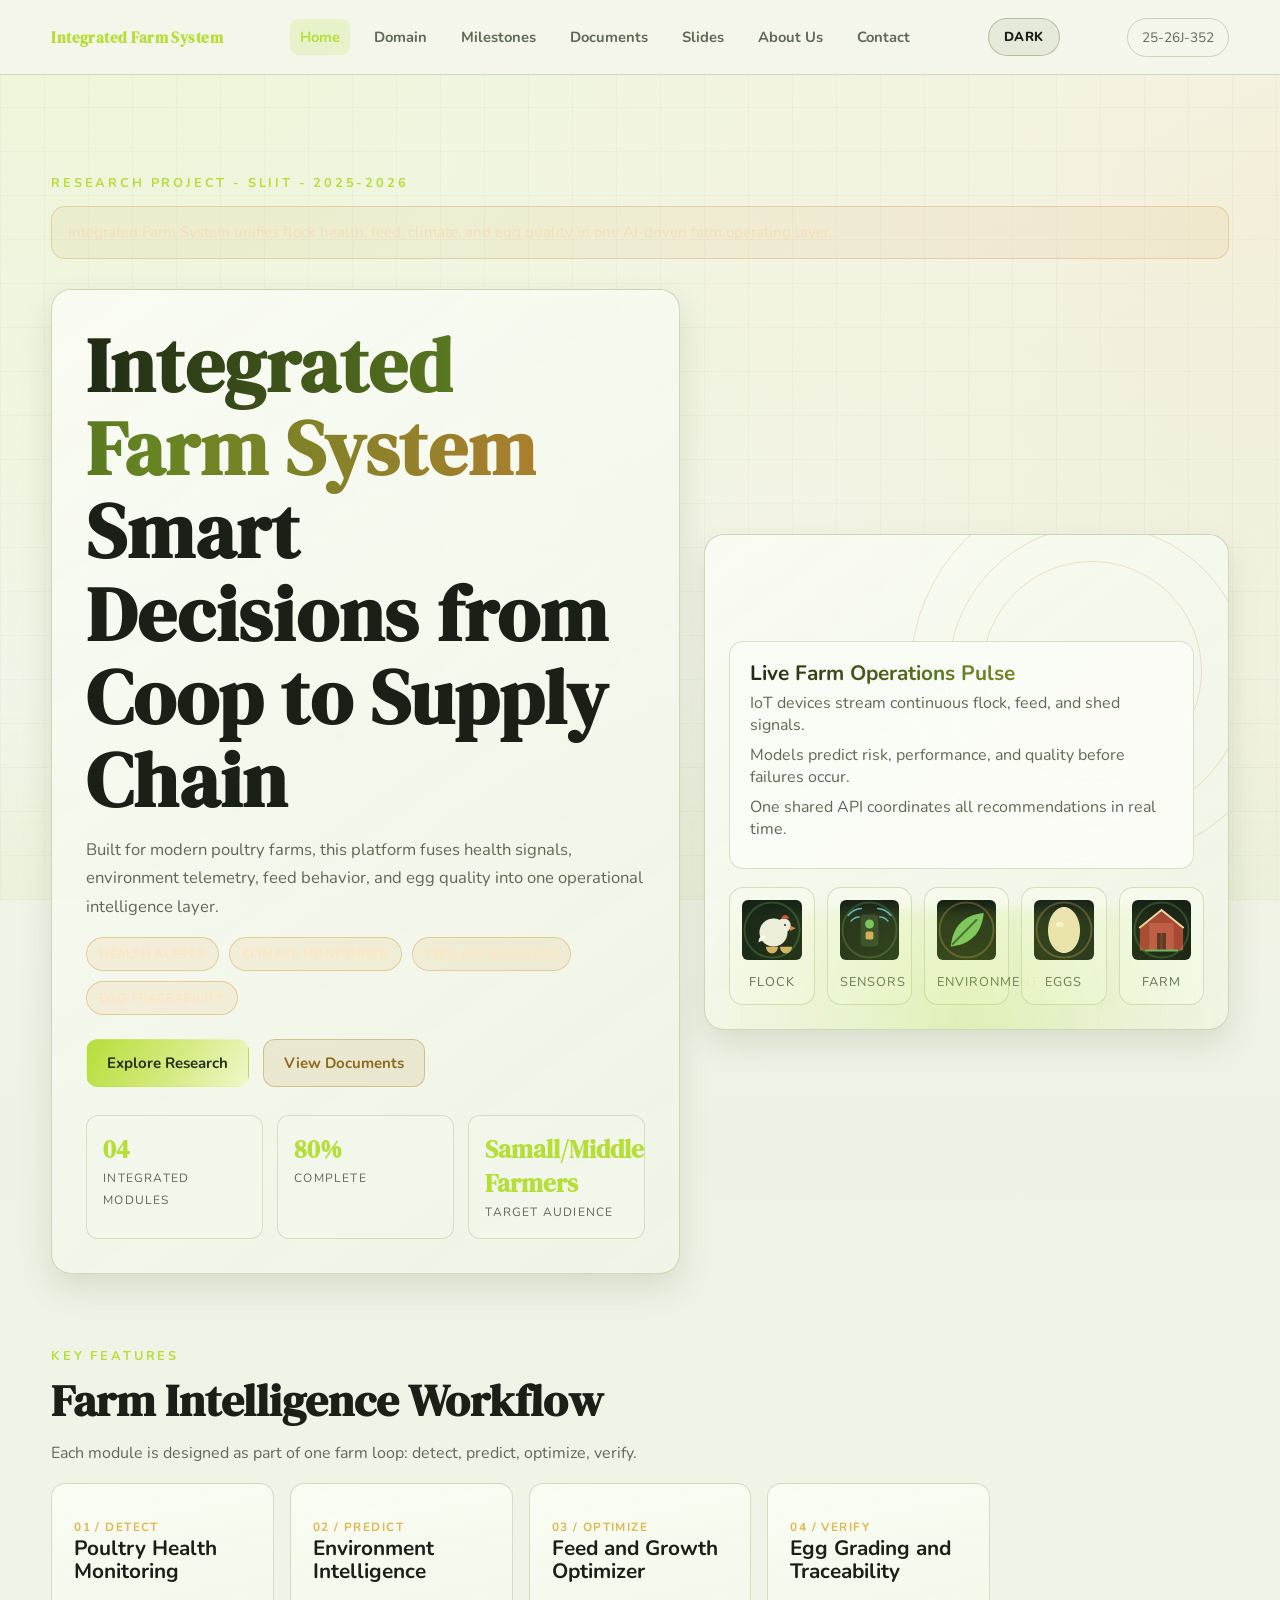
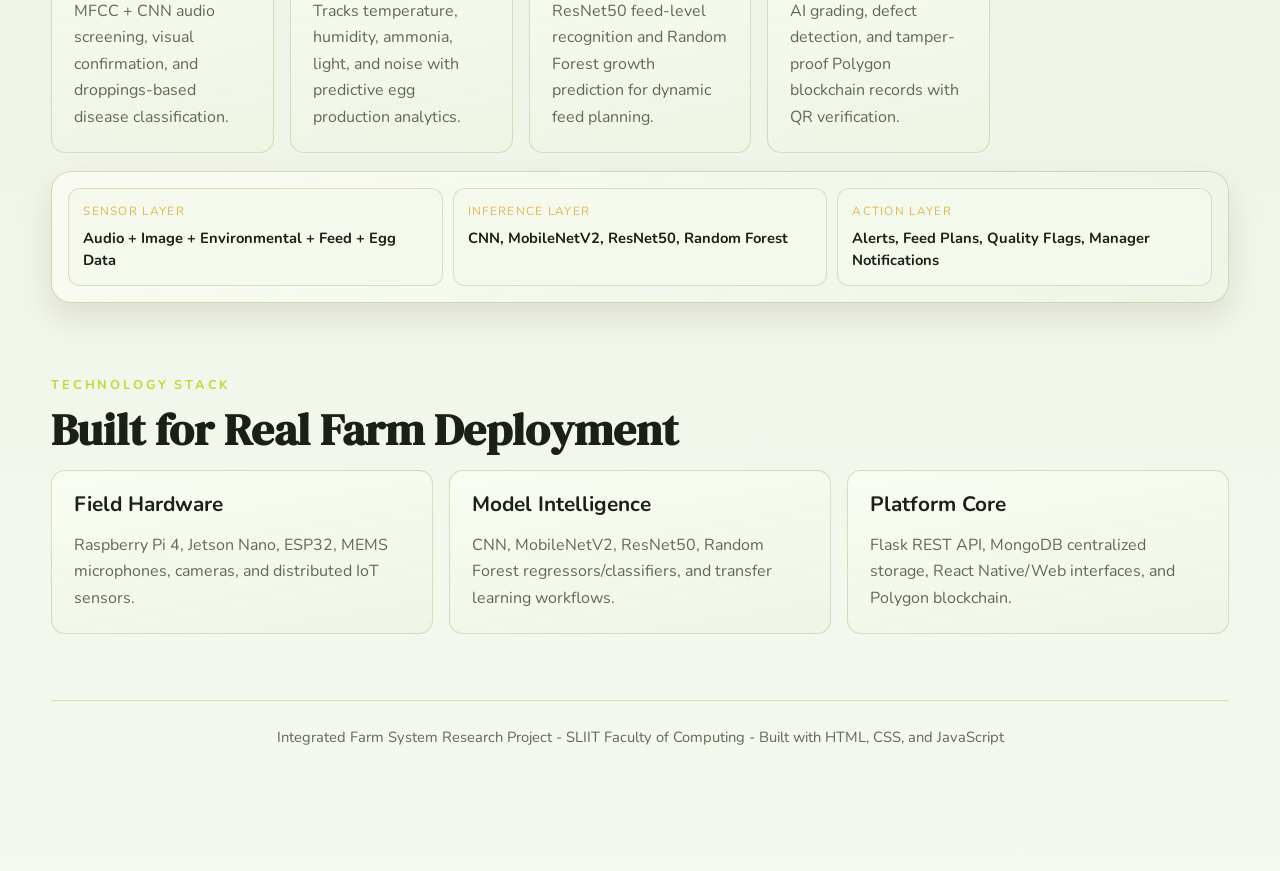
==== index.html @ c16145f4 "Initial commit on main branch" ====
<!DOCTYPE html>
<html lang="en">
<head>
    <meta charset="UTF-8">
    <meta name="viewport" content="width=device-width, initial-scale=1.0">
    <title>Integrated Farm System | Home</title>
    <link rel="stylesheet" href="assets/css/styles.css">
</head>
<body>
    <header class="site-header">
        <div class="header-inner">
            <a class="brand" href="index.html">Integrated Farm System</a>
            <button class="nav-toggle" type="button" aria-label="Toggle navigation">Menu</button>
            <nav class="site-nav" aria-label="Main navigation">
                <a href="index.html">Home</a>
                <a href="domain.html">Domain</a>
                <a href="milestones.html">Milestones</a>
                <a href="documents.html">Documents</a>
                <a href="slides.html">Slides</a>
                <a href="about.html">About Us</a>
                <a href="contact.html">Contact</a>
            </nav>
            <span class="project-id">25-26J-352 </span>
        </div>
    </header>

    <main>
        <section class="section reveal">
            <p class="kicker">Research Project - SLIIT - 2025-2026</p>
            <p class="page-banner">Integrated Farm System unifies flock health, feed, climate, and egg quality in one AI-driven farm operating layer.</p>
            <div class="split-hero hero-shell">
                <article class="panel hero-copy">
                    
                    <h1>
                        <span class="gradient-text">Integrated Farm System</span>
                        <br>
                        Smart Decisions from Coop to Supply Chain
                    </h1>
                    <p class="subtext hero-lead">
                        Built for modern poultry farms, this platform fuses health signals, environment telemetry,
                        feed behavior, and egg quality into one operational intelligence layer.
                    </p>

                    <div class="farm-chip-row">
                        <span class="farm-chip">Health Alerts</span>
                        <span class="farm-chip">Climate Monitoring</span>
                        <span class="farm-chip">Feed Optimization</span>
                        <span class="farm-chip">Egg Traceability</span>
                    </div>

                    <div class="button-row">
                        <a class="btn btn-primary" href="domain.html">Explore Research</a>
                        <a class="btn btn-outline" href="documents.html">View Documents</a>
                    </div>

                    <div class="stat-grid">
                        <div class="stat">
                            <strong>04</strong>
                            <span>Integrated Modules</span>
                        </div>
                        <div class="stat">
                            <strong>80%</strong>
                            <span>Complete</span>
                        </div>
                        <div class="stat">
                            <strong>Samall/Middle Farmers  </strong>
                            <span>Target audience </span>
                        </div>
                    </div>
                </article>

                <aside class="panel hero-visual">
                    <div class="orbit one"></div>
                    <div class="orbit two"></div>
                    <div class="orbit three"></div>
                    <div class="visual-card">
                        <h3 class="gradient-text">Live Farm Operations Pulse</h3>
                        <p>IoT devices stream continuous flock, feed, and shed signals.</p>
                        <p>Models predict risk, performance, and quality before failures occur.</p>
                        <p>One shared API coordinates all recommendations in real time.</p>
                    </div>
                    <div class="asset-grid">
                        <div class="asset-tile">
                            <img src="assets/images/chicken.svg" alt="Chicken monitoring asset">
                            <span>Flock</span>
                        </div>
                        <div class="asset-tile">
                            <img src="assets/images/sensor.svg" alt="Farm sensor asset">
                            <span>Sensors</span>
                        </div>
                        <div class="asset-tile">
                            <img src="assets/images/leaf.svg" alt="Environment asset">
                            <span>Environment</span>
                        </div>
                        <div class="asset-tile">
                            <img src="assets/images/egg.svg" alt="Egg quality asset">
                            <span>Eggs</span>
                        </div>
                        <div class="asset-tile">
                            <img src="assets/images/barn.svg" alt="Farm operations asset">
                            <span>Farm</span>
                        </div>
                    </div>
                </aside>
            </div>
        </section>

        <section class="section reveal">
            <p class="kicker">Key Features</p>
            <h2>Farm Intelligence Workflow</h2>
            <p class="subtext">Each module is designed as part of one farm loop: detect, predict, optimize, verify.</p>
            <div class="grid-5" style="margin-top: 16px;">
                <article class="card">
                    <p class="label">01 / Detect</p>
                    <h3>Poultry Health Monitoring</h3>
                    <p>MFCC + CNN audio screening, visual confirmation, and droppings-based disease classification.</p>
                </article>
                <article class="card">
                    <p class="label">02 / Predict</p>
                    <h3>Environment Intelligence</h3>
                    <p>Tracks temperature, humidity, ammonia, light, and noise with predictive egg production analytics.</p>
                </article>
                <article class="card">
                    <p class="label">03 / Optimize</p>
                    <h3>Feed and Growth Optimizer</h3>
                    <p>ResNet50 feed-level recognition and Random Forest growth prediction for dynamic feed planning.</p>
                </article>
                <article class="card">
                    <p class="label">04 / Verify</p>
                    <h3>Egg Grading and Traceability</h3>
                    <p>AI grading, defect detection, and tamper-proof Polygon blockchain records with QR verification.</p>
                </article>
                
            </div>

            <div class="operation-strip panel reveal">
                <div class="operation-item">
                    <span>Sensor Layer</span>
                    <strong>Audio + Image + Environmental + Feed + Egg Data</strong>
                </div>
                <div class="operation-item">
                    <span>Inference Layer</span>
                    <strong>CNN, MobileNetV2, ResNet50, Random Forest</strong>
                </div>
                <div class="operation-item">
                    <span>Action Layer</span>
                    <strong>Alerts, Feed Plans, Quality Flags, Manager Notifications</strong>
                </div>
            </div>
        </section>

        <section class="section reveal">
            <p class="kicker">Technology Stack</p>
            <h2>Built for Real Farm Deployment</h2>
            <div class="grid-3" style="margin-top: 16px;">
                <article class="card">
                    <h3>Field Hardware</h3>
                    <p>Raspberry Pi 4, Jetson Nano, ESP32, MEMS microphones, cameras, and distributed IoT sensors.</p>
                </article>
                <article class="card">
                    <h3>Model Intelligence</h3>
                    <p>CNN, MobileNetV2, ResNet50, Random Forest regressors/classifiers, and transfer learning workflows.</p>
                </article>
                <article class="card">
                    <h3>Platform Core</h3>
                    <p>Flask REST API, MongoDB centralized storage, React Native/Web interfaces, and Polygon blockchain.</p>
                </article>
            </div>
        </section>

        <footer class="footer">
            Integrated Farm System Research Project - SLIIT Faculty of Computing - Built with HTML, CSS, and JavaScript
        </footer>
    </main>

    <script src="assets/js/main.js"></script>
</body>
</html>
---- assets/css/styles.css ----
﻿@import url('https://fonts.googleapis.com/css2?family=Nunito:wght@400;500;600;700;800&family=DM+Serif+Display:ital@0;1&display=swap');

:root {
    --bg: #070807;
    --bg-soft: #101210;
    --surface: rgba(19, 22, 19, 0.84);
    --surface-strong: #141815;
    --line: #2a2f29;
    --line-bright: #b5de39;
    --text: #f4f6ee;
    --muted: #a8ad9f;
    --accent: #b5de39;
    --accent-2: #e0b84f;
    --warn: #efbe62;
    --danger: #f17b72;
    --ok: #8cdf88;
    --radius: 20px;
    --shadow: 0 22px 42px rgba(0, 0, 0, 0.58);
}

* {
    box-sizing: border-box;
}

html,
body {
    margin: 0;
    padding: 0;
}

body {
    font-family: 'Nunito', sans-serif;
    color: var(--text);
    background:
        radial-gradient(circle at 10% -8%, rgba(181, 222, 57, 0.14), transparent 34%),
        radial-gradient(circle at 100% 8%, rgba(224, 184, 79, 0.12), transparent 32%),
        linear-gradient(180deg, #050605 0%, #0b0d0b 46%, #060706 100%);
    min-height: 100vh;
}

body::before {
    content: '';
    position: fixed;
    inset: 0;
    z-index: -1;
    background-image:
        repeating-linear-gradient(0deg, rgba(74, 81, 68, 0.22) 0, rgba(74, 81, 68, 0.22) 1px, transparent 1px, transparent 44px),
        repeating-linear-gradient(90deg, rgba(74, 81, 68, 0.2) 0, rgba(74, 81, 68, 0.2) 1px, transparent 1px, transparent 44px);
    background-size: 100% 100%;
    opacity: 0.35;
}

body::after {
    content: '';
    position: fixed;
    inset: auto 0 0;
    height: 220px;
    z-index: -1;
    background: linear-gradient(180deg, transparent 0%, rgba(181, 222, 57, 0.08) 100%);
    pointer-events: none;
}

body.light-mode {
    --text: #1a2017;
    --muted: #5f6a55;
    --line: #cfd8bf;
}

body.light-mode {
    background:
        radial-gradient(circle at 10% -8%, rgba(181, 222, 57, 0.18), transparent 34%),
        radial-gradient(circle at 100% 8%, rgba(224, 184, 79, 0.14), transparent 32%),
        linear-gradient(180deg, #f7f9f2 0%, #eef2e4 46%, #f5f8ef 100%);
}

body.light-mode::before {
    background-image:
        repeating-linear-gradient(0deg, rgba(155, 170, 130, 0.25) 0, rgba(155, 170, 130, 0.25) 1px, transparent 1px, transparent 44px),
        repeating-linear-gradient(90deg, rgba(155, 170, 130, 0.22) 0, rgba(155, 170, 130, 0.22) 1px, transparent 1px, transparent 44px);
    opacity: 0.24;
}

body.light-mode::after {
    background: linear-gradient(180deg, transparent 0%, rgba(181, 222, 57, 0.06) 100%);
}

a {
    color: inherit;
    text-decoration: none;
}

img {
    max-width: 100%;
    display: block;
}

.site-header {
    position: sticky;
    top: 0;
    z-index: 50;
    backdrop-filter: blur(12px);
    background: rgba(8, 10, 8, 0.9);
    border-bottom: 1px solid rgba(181, 222, 57, 0.22);
}

.header-inner {
    width: min(1200px, 92%);
    margin: 0 auto;
    min-height: 74px;
    display: flex;
    align-items: center;
    justify-content: space-between;
    gap: 24px;
}

.brand {
    font-family: 'DM Serif Display', serif;
    font-weight: 700;
    letter-spacing: 0.03em;
    font-size: 0.95rem;
    color: var(--accent);
    text-transform: none;
}

.nav-toggle {
    display: none;
    border: 1px solid var(--line);
    background: transparent;
    color: var(--text);
    border-radius: 10px;
    width: 62px;
    height: 42px;
    font-size: 0.78rem;
    font-weight: 700;
    letter-spacing: 0.04em;
    text-transform: uppercase;
}

.site-nav {
    display: flex;
    align-items: center;
    gap: 14px;
}

.site-nav a {
    color: var(--muted);
    font-size: 0.92rem;
    font-weight: 700;
    padding: 8px 10px;
    border-radius: 8px;
    transition: 0.25s ease;
}

.site-nav a:hover,
.site-nav a.active {
    color: var(--accent);
    background: rgba(181, 222, 57, 0.14);
}

.project-id {
    border: 1px solid rgba(181, 222, 57, 0.26);
    padding: 9px 14px;
    border-radius: 999px;
    font-size: 0.85rem;
    color: var(--muted);
}

.theme-toggle {
    border: 1px solid rgba(181, 222, 57, 0.4);
    background: rgba(181, 222, 57, 0.12);
    color: var(--text);
    border-radius: 999px;
    min-width: 72px;
    height: 38px;
    padding: 0 14px;
    font: inherit;
    font-size: 0.82rem;
    font-weight: 800;
    letter-spacing: 0.04em;
    text-transform: uppercase;
    cursor: pointer;
    transition: 0.25s ease;
}

.theme-toggle:hover {
    background: rgba(181, 222, 57, 0.2);
}

body.light-mode .theme-toggle {
    border-color: rgba(124, 142, 82, 0.46);
    background: rgba(124, 142, 82, 0.12);
}

body.light-mode .theme-toggle:hover {
    background: rgba(124, 142, 82, 0.2);
}

body.light-mode .site-header {
    background: rgba(244, 247, 237, 0.9);
    border-bottom: 1px solid rgba(140, 164, 98, 0.35);
}

body.light-mode .site-nav a:hover,
body.light-mode .site-nav a.active {
    background: rgba(181, 222, 57, 0.18);
}

body.light-mode .project-id {
    border-color: rgba(140, 164, 98, 0.42);
}

main {
    width: min(1200px, 92%);
    margin: 0 auto;
    padding: 36px 0 84px;
}

.section {
    margin-top: 40px;
    padding: 10px 0;
}

.kicker {
    color: var(--accent);
    text-transform: uppercase;
    font-size: 0.8rem;
    letter-spacing: 0.22em;
    font-weight: 700;
    margin-bottom: 12px;
}

h1,
h2,
h3,
h4 {
    margin: 0;
    line-height: 1.08;
}

h1 {
    font-family: 'DM Serif Display', serif;
    font-size: clamp(2.2rem, 6vw, 4.8rem);
    letter-spacing: 0.01em;
}

h2 {
    font-family: 'DM Serif Display', serif;
    font-size: clamp(1.7rem, 4vw, 2.8rem);
}

h3 {
    font-size: 1.3rem;
}

.gradient-text {
    background: linear-gradient(90deg, #f8fff0, #bbf3a6 46%, #d7a75a 100%);
    -webkit-background-clip: text;
    background-clip: text;
    color: transparent;
}

body.light-mode .gradient-text {
    background: linear-gradient(90deg, #1f2a14, #648423 52%, #aa7f2e 100%);
    -webkit-background-clip: text;
    background-clip: text;
}

.subtext {
    color: var(--muted);
    max-width: 780px;
    line-height: 1.7;
    margin-top: 14px;
}

.page-banner {
    margin-top: 14px;
    padding: 14px 16px;
    border: 1px solid rgba(215, 167, 90, 0.4);
    border-radius: 14px;
    background: rgba(215, 167, 90, 0.1);
    color: #f4dfb9;
    font-size: 0.95rem;
    line-height: 1.55;
}

.split-hero {
    display: grid;
    grid-template-columns: 1.2fr 1fr;
    gap: 24px;
    align-items: center;
    margin-top: 30px;
}

.hero-lead {
    font-size: 1.04rem;
    max-width: 66ch;
}

.panel {
    background: linear-gradient(145deg, rgba(20, 24, 20, 0.95), rgba(15, 18, 15, 0.85));
    border: 1px solid rgba(49, 56, 46, 0.72);
    border-radius: var(--radius);
    box-shadow: var(--shadow);
}

body.light-mode .panel {
    background: linear-gradient(145deg, rgba(249, 251, 243, 0.95), rgba(239, 244, 229, 0.9));
    border-color: rgba(156, 176, 121, 0.45);
    box-shadow: 0 14px 30px rgba(112, 122, 85, 0.18);
}

.hero-copy {
    padding: clamp(24px, 3vw, 34px);
}

.hero-badge {
    display: inline-flex;
    gap: 8px;
    align-items: center;
    border: 1px solid rgba(181, 222, 57, 0.4);
    border-radius: 999px;
    color: var(--accent);
    font-size: 0.8rem;
    font-weight: 700;
    padding: 8px 14px;
    margin-bottom: 20px;
}

.farm-chip-row {
    margin-top: 16px;
    display: flex;
    flex-wrap: wrap;
    gap: 10px;
}

.farm-chip {
    border: 1px solid rgba(215, 167, 90, 0.48);
    background: rgba(215, 167, 90, 0.14);
    color: #ffe5be;
    padding: 8px 12px;
    border-radius: 999px;
    font-size: 0.76rem;
    letter-spacing: 0.06em;
    text-transform: uppercase;
    font-weight: 700;
}

.button-row {
    display: flex;
    flex-wrap: wrap;
    gap: 14px;
    margin-top: 24px;
}

.btn {
    border-radius: 12px;
    padding: 13px 20px;
    font-weight: 700;
    font-size: 0.94rem;
    border: 1px solid transparent;
    transition: 0.25s ease;
    display: inline-flex;
    align-items: center;
    justify-content: center;
}

.btn-primary {
    color: #111406;
    background: linear-gradient(120deg, var(--accent), #cde86f 54%, #edf6bf 100%);
}

body.light-mode .btn-primary {
    color: #253012;
    background: linear-gradient(120deg, #b5de39, #d4ea80 54%, #eef7c9 100%);
}

.btn-primary:hover {
    transform: translateY(-2px);
    box-shadow: 0 12px 28px rgba(181, 222, 57, 0.28);
}

.btn-outline {
    color: var(--accent-2);
    border-color: rgba(215, 167, 90, 0.4);
    background: rgba(215, 167, 90, 0.12);
}

.btn-outline:hover {
    border-color: rgba(215, 167, 90, 0.72);
    background: rgba(215, 167, 90, 0.2);
}

body.light-mode .btn-outline {
    color: #8c6a1e;
    border-color: rgba(180, 141, 57, 0.44);
    background: rgba(180, 141, 57, 0.14);
}

.stat-grid {
    display: grid;
    grid-template-columns: repeat(3, minmax(0, 1fr));
    gap: 14px;
    margin-top: 28px;
}

.stat {
    padding: 16px;
    border: 1px solid var(--line);
    border-radius: 12px;
    background: rgba(19, 22, 19, 0.88);
}

body.light-mode .stat {
    background: rgba(243, 247, 235, 0.92);
    border-color: rgba(170, 190, 132, 0.42);
}

.stat strong {
    display: block;
    font-family: 'DM Serif Display', serif;
    color: var(--accent);
    font-size: 1.55rem;
}

.stat span {
    color: var(--muted);
    text-transform: uppercase;
    font-size: 0.75rem;
    letter-spacing: 0.1em;
}

.hero-visual {
    min-height: 380px;
    padding: 24px;
    position: relative;
    overflow: hidden;
}

.hero-visual::after {
    content: '';
    position: absolute;
    inset: auto -20% -100px;
    height: 220px;
    background: radial-gradient(circle, rgba(181, 222, 57, 0.28), transparent 72%);
    filter: blur(6px);
}

.orbit {
    position: absolute;
    border: 1px solid rgba(215, 167, 90, 0.32);
    border-radius: 999px;
    animation: spin 20s linear infinite;
}

.orbit.one {
    width: 220px;
    height: 220px;
    top: 26px;
    right: 26px;
}

.orbit.two {
    width: 300px;
    height: 300px;
    top: -10px;
    right: -20px;
    animation-duration: 28s;
    animation-direction: reverse;
}

.orbit.three {
    width: 380px;
    height: 380px;
    top: -52px;
    right: -62px;
    animation-duration: 35s;
}

.visual-card {
    position: relative;
    z-index: 1;
    margin-top: 82px;
    margin-right: 10px;
    background: rgba(17, 20, 17, 0.92);
    border: 1px solid var(--line);
    border-radius: 14px;
    padding: 20px;
}

body.light-mode .visual-card {
    background: rgba(250, 252, 246, 0.95);
    border-color: rgba(172, 192, 135, 0.46);
}

.visual-card p {
    margin: 8px 0;
    color: var(--muted);
}

.asset-grid {
    margin-top: 18px;
    display: grid;
    grid-template-columns: repeat(5, minmax(0, 1fr));
    gap: 12px;
}

.asset-tile {
    padding: 12px;
    border-radius: 14px;
    border: 1px solid rgba(181, 222, 57, 0.34);
    background: rgba(18, 22, 18, 0.9);
    text-align: center;
}

body.light-mode .asset-tile {
    background: rgba(246, 250, 238, 0.95);
    border-color: rgba(168, 188, 128, 0.45);
}

.asset-tile img {
    width: 100%;
    max-width: 92px;
    margin: 0 auto 10px;
}

.asset-tile span {
    font-size: 0.8rem;
    text-transform: uppercase;
    letter-spacing: 0.08em;
    color: var(--muted);
}

.grid-2,
.grid-3,
.grid-4,
.grid-5,
.pillar-grid {
    display: grid;
    gap: 16px;
}

.grid-2 {
    grid-template-columns: repeat(2, minmax(0, 1fr));
}

.grid-3 {
    grid-template-columns: repeat(3, minmax(0, 1fr));
}

.grid-4 {
    grid-template-columns: repeat(4, minmax(0, 1fr));
}

.grid-5 {
    grid-template-columns: repeat(5, minmax(0, 1fr));
}

.pillar-grid {
    grid-template-columns: repeat(2, minmax(0, 1fr));
}

.card {
    padding: 22px;
    border-radius: 14px;
    border: 1px solid var(--line);
    background: linear-gradient(170deg, rgba(22, 27, 22, 0.92), rgba(15, 18, 15, 0.88));
    transition: 0.25s ease;
}

body.light-mode .card {
    background: linear-gradient(170deg, rgba(249, 252, 243, 0.95), rgba(238, 244, 228, 0.9));
    border-color: rgba(168, 188, 128, 0.45);
}

body.light-mode .card:hover {
    border-color: rgba(160, 186, 90, 0.72);
    box-shadow: 0 12px 24px rgba(122, 135, 88, 0.2);
}

.card:hover {
    border-color: rgba(181, 222, 57, 0.58);
    transform: translateY(-4px);
    box-shadow: 0 14px 28px rgba(8, 10, 20, 0.45);
}

.card .label {
    color: var(--accent-2);
    text-transform: uppercase;
    font-size: 0.74rem;
    letter-spacing: 0.12em;
    font-weight: 700;
}

.card p {
    color: var(--muted);
    line-height: 1.65;
    margin-bottom: 0;
}

.team-card {
    display: flex;
    flex-direction: column;
    align-items: center;
    text-align: center;
    gap: 8px;
    padding: 26px 18px 24px;
    max-width: none;
    margin: 0;
    border-radius: 18px;
    border-color: rgba(24, 180, 190, 0.45);
    background: linear-gradient(180deg, rgba(5, 18, 28, 0.92), rgba(4, 13, 20, 0.9));
}

.team-grid {
    grid-template-columns: repeat(4, minmax(210px, 1fr));
    justify-content: stretch;
    gap: 24px;
}

.team-photo-frame {
    width: 124px;
    height: 124px;
    border-radius: 999px;
    margin: 0 0 14px;
    overflow: hidden;
    border: 2px solid rgba(100, 225, 215, 0.62);
    background: rgba(8, 19, 27, 0.8);
    box-shadow: 0 0 0 3px rgba(8, 19, 27, 0.95);
}

body.light-mode .team-photo-frame {
    border-color: rgba(43, 155, 158, 0.6);
    background: rgba(229, 244, 245, 0.88);
    box-shadow: 0 0 0 3px rgba(236, 247, 248, 0.95);
}

.team-photo {
    width: 100%;
    height: 100%;
    object-fit: cover;
    object-position: center;
}

.team-card h3 {
    margin-top: 0;
    font-size: 1.02rem;
    line-height: 1.35;
    letter-spacing: 0.02em;
    text-transform: uppercase;
}

.team-card p {
    font-size: 0.88rem;
    line-height: 1.55;
    margin-top: 0;
    margin-bottom: 0;
}

.team-card:hover {
    transform: translateY(-2px);
    border-color: rgba(100, 225, 215, 0.72);
    box-shadow: 0 12px 24px rgba(2, 10, 16, 0.45);
}

.team-card p:nth-of-type(1) {
    color: #34f0cb;
    font-family: 'Courier New', monospace;
    letter-spacing: 0.03em;
}

.team-card p:nth-of-type(2),
.team-card p:nth-of-type(2) a {
    color: #8fa2aa;
    word-break: break-word;
}

body.light-mode .team-card {
    border-color: rgba(43, 155, 158, 0.48);
    background: linear-gradient(180deg, rgba(240, 250, 251, 0.96), rgba(231, 246, 247, 0.92));
}

body.light-mode .team-card p:nth-of-type(1) {
    color: #0d8d82;
}

body.light-mode .team-card p:nth-of-type(2),
body.light-mode .team-card p:nth-of-type(2) a {
    color: #5a6b70;
}

@media (max-width: 1280px) {
    .team-grid {
        grid-template-columns: repeat(2, minmax(240px, 1fr));
        gap: 20px;
    }
}

.operation-strip {
    margin-top: 18px;
    padding: 16px;
    display: grid;
    gap: 10px;
    grid-template-columns: repeat(3, minmax(0, 1fr));
}

.operation-item {
    border: 1px solid rgba(181, 222, 57, 0.3);
    border-radius: 12px;
    padding: 14px;
    background: rgba(17, 20, 17, 0.86);
}

body.light-mode .operation-item {
    background: rgba(245, 249, 237, 0.94);
    border-color: rgba(168, 188, 128, 0.42);
}

.operation-item span {
    font-size: 0.74rem;
    text-transform: uppercase;
    letter-spacing: 0.11em;
    color: var(--accent-2);
    display: block;
}

.operation-item strong {
    margin-top: 8px;
    display: block;
    font-size: 0.92rem;
    line-height: 1.5;
}

.domain-hero {
    display: grid;
    grid-template-columns: 1.4fr 1fr;
    gap: 16px;
    align-items: stretch;
}

.domain-hero-note {
    padding: 18px;
}

.domain-hero-note h3 {
    font-size: 1.1rem;
    margin-bottom: 4px;
}

.domain-grid .card {
    min-height: 250px;
}

.list-panel {
    margin-top: 16px;
    display: grid;
    gap: 14px;
}

.slide-card-grid {
    margin-top: 18px;
    display: grid;
    gap: 16px;
    grid-template-columns: repeat(4, minmax(0, 1fr));
}

.slide-card {
    padding: 16px;
    border-color: rgba(23, 156, 157, 0.5);
    background: linear-gradient(160deg, rgba(8, 25, 35, 0.92), rgba(6, 17, 24, 0.9));
}

.slide-card h4 {
    margin: 0;
    font-size: 1.12rem;
}

.slide-card .meta {
    margin: 8px 0 0;
    font-size: 0.9rem;
}

.slide-actions {
    margin-top: 14px;
    justify-content: flex-start;
}

.slide-preview {
    width: 100%;
    min-height: 132px;
    border-radius: 12px;
    margin-bottom: 14px;
    border: 1px solid rgba(181, 222, 57, 0.3);
    overflow: hidden;
    background: rgba(12, 18, 12, 0.86);
}

.slide-preview-title {
    font-weight: 800;
    font-size: 1.02rem;
    line-height: 1.2;
}

.slide-preview-subtitle {
    font-size: 0.74rem;
    color: var(--muted);
    max-width: 28ch;
    line-height: 1.4;
}

.slide-embed {
    width: 100%;
    height: 132px;
    border: 0;
    display: block;
    background: #0b0f0b;
}

.slide-preview-empty {
    display: grid;
    align-content: center;
    justify-items: center;
    text-align: center;
    gap: 8px;
    padding: 12px;
    background: linear-gradient(180deg, rgba(19, 28, 19, 0.95), rgba(13, 20, 13, 0.9));
}

.slide-preview-empty .slide-preview-title {
    color: var(--accent);
}

body.light-mode .slide-card {
    border-color: rgba(43, 155, 158, 0.45);
    background: linear-gradient(160deg, rgba(240, 250, 251, 0.96), rgba(231, 246, 247, 0.92));
}

body.light-mode .slide-preview {
    border-color: rgba(153, 179, 74, 0.4);
    background: rgba(246, 250, 239, 0.95);
}

body.light-mode .slide-embed {
    background: #f3f8ea;
}

body.light-mode .slide-card .meta {
    color: #516368;
}

.doc-item,
.slide-item,
.contact-item {
    display: grid;
    grid-template-columns: auto 1fr auto;
    align-items: center;
    gap: 16px;
    padding: 18px 20px;
    border-radius: 14px;
    border: 1px solid rgba(49, 56, 46, 0.8);
    background: linear-gradient(155deg, rgba(20, 24, 20, 0.94), rgba(14, 17, 14, 0.88));
}

body.light-mode .doc-item,
body.light-mode .slide-item,
body.light-mode .contact-item {
    background: linear-gradient(155deg, rgba(249, 252, 243, 0.95), rgba(238, 244, 228, 0.9));
    border-color: rgba(168, 188, 128, 0.44);
}

.item-icon {
    width: 48px;
    height: 48px;
    border-radius: 12px;
    border: 1px solid rgba(181, 222, 57, 0.34);
    background: rgba(181, 222, 57, 0.08);
    padding: 6px;
}

body.light-mode .item-icon {
    border-color: rgba(168, 188, 128, 0.44);
    background: rgba(181, 222, 57, 0.12);
}

.doc-item h4,
.slide-item h4,
.contact-item h4 {
    margin: 0;
    font-size: 1.12rem;
}

.meta {
    margin-top: 4px;
    color: var(--muted);
    font-size: 0.9rem;
}

.doc-actions {
    display: flex;
    align-items: center;
    gap: 10px;
    flex-wrap: wrap;
    justify-content: flex-end;
}

.link-btn {
    border: 1px solid rgba(181, 222, 57, 0.4);
    color: #f0fbd4;
    background: rgba(181, 222, 57, 0.14);
    padding: 8px 12px;
    border-radius: 10px;
    font-size: 0.86rem;
    font-weight: 700;
}

body.light-mode .link-btn {
    color: #37441b;
    background: rgba(181, 222, 57, 0.16);
    border-color: rgba(153, 179, 74, 0.44);
}

.link-btn:hover {
    background: rgba(181, 222, 57, 0.24);
}

.badge {
    border-radius: 999px;
    font-size: 0.74rem;
    font-weight: 700;
    letter-spacing: 0.04em;
    padding: 7px 12px;
}

.badge.available {
    background: rgba(124, 226, 183, 0.2);
    color: var(--ok);
}

.badge.pending {
    background: rgba(239, 190, 98, 0.17);
    color: var(--warn);
}

.badge.empty {
    background: rgba(241, 123, 114, 0.17);
    color: var(--danger);
}

.section-divider {
    height: 1px;
    background: linear-gradient(90deg, transparent, rgba(181, 222, 57, 0.34), transparent);
    margin: 28px 0;
}

.select-wrap {
    max-width: 420px;
    position: relative;
}

.select-wrap select {
    width: 100%;
    background: rgba(16, 20, 16, 0.94);
    color: var(--text);
    border: 1px solid var(--line);
    border-radius: 12px;
    padding: 13px 14px;
    font: inherit;
}

body.light-mode .select-wrap select {
    background: rgba(247, 251, 239, 0.94);
    border-color: rgba(168, 188, 128, 0.44);
}

.details-box {
    margin-top: 16px;
    border: 1px solid var(--line);
    border-radius: 14px;
    background: rgba(18, 22, 18, 0.9);
    padding: 20px;
}

body.light-mode .details-box {
    background: rgba(245, 250, 236, 0.95);
    border-color: rgba(168, 188, 128, 0.44);
}

.details-box h3 {
    margin-bottom: 12px;
    font-size: clamp(1.7rem, 3.4vw, 2.2rem);
    color: var(--accent);
}

.milestone-meta-row {
    margin: 0;
    display: flex;
    flex-wrap: wrap;
    align-items: center;
    gap: 28px;
    color: var(--muted);
    font-size: 1rem;
}

.milestone-meta-row strong {
    margin-left: 6px;
    font-family: 'Courier New', monospace;
    font-size: 1.05rem;
    color: var(--text);
}

.milestone-status {
    color: var(--accent);
}

.milestone-status.is-upcoming {
    color: var(--accent-2);
}

.milestone-progress-track {
    margin-top: 20px;
    height: 8px;
    border-radius: 999px;
    background: linear-gradient(90deg, rgba(73, 86, 61, 0.55), rgba(45, 55, 39, 0.32));
    overflow: hidden;
}

.milestone-progress-fill {
    display: block;
    height: 100%;
    border-radius: inherit;
    background: linear-gradient(90deg, var(--accent), #d6ec88);
    transition: width 0.35s ease;
}

body.light-mode .details-box h3 {
    color: #5f7d1f;
}

body.light-mode .milestone-meta-row strong {
    color: #27382f;
}

body.light-mode .milestone-status {
    color: #5f7d1f;
}

body.light-mode .milestone-status.is-upcoming {
    color: #946e22;
}

body.light-mode .milestone-progress-track {
    background: linear-gradient(90deg, rgba(175, 191, 148, 0.58), rgba(175, 191, 148, 0.34));
}

.details-row {
    display: grid;
    grid-template-columns: repeat(3, minmax(0, 1fr));
    gap: 12px;
}

.details-cell {
    background: rgba(19, 23, 19, 0.92);
    border: 1px solid var(--line);
    border-radius: 11px;
    padding: 12px;
}

body.light-mode .details-cell {
    background: rgba(250, 252, 246, 0.96);
    border-color: rgba(168, 188, 128, 0.42);
}

.details-cell span {
    display: block;
    color: var(--muted);
    font-size: 0.8rem;
    text-transform: uppercase;
    letter-spacing: 0.08em;
    margin-bottom: 8px;
}

.details-cell strong {
    font-size: 0.98rem;
}

.arch-box {
    min-height: 260px;
    border: 1px dashed rgba(181, 222, 57, 0.52);
    border-radius: 14px;
    display: grid;
    place-items: center;
    text-align: center;
    color: var(--muted);
    background: rgba(18, 22, 18, 0.86);
    padding: 20px;
}

body.light-mode .arch-box {
    background: rgba(248, 252, 242, 0.95);
    border-color: rgba(153, 179, 74, 0.52);
}

.footer {
    border-top: 1px solid rgba(181, 222, 57, 0.24);
    margin-top: 56px;
    padding: 26px 0 40px;
    color: var(--muted);
    font-size: 0.92rem;
    text-align: center;
}

body.light-mode .footer {
    border-top-color: rgba(153, 179, 74, 0.36);
}

.reveal {
    opacity: 0;
    transform: translateY(18px);
    transition: opacity 0.55s ease, transform 0.55s ease;
}

.reveal.visible {
    opacity: 1;
    transform: translateY(0);
}

@keyframes spin {
    from {
        transform: rotate(0deg);
    }
    to {
        transform: rotate(360deg);
    }
}

@media (max-width: 1080px) {
    .grid-5 {
        grid-template-columns: repeat(2, minmax(0, 1fr));
    }

    .grid-4 {
        grid-template-columns: repeat(2, minmax(0, 1fr));
    }

    .split-hero,
    .domain-hero {
        grid-template-columns: 1fr;
    }

    .hero-visual {
        min-height: 300px;
    }

    .operation-strip {
        grid-template-columns: 1fr;
    }

    .asset-grid {
        grid-template-columns: repeat(3, minmax(0, 1fr));
    }

    .slide-card-grid {
        grid-template-columns: repeat(2, minmax(0, 1fr));
    }
}

@media (max-width: 860px) {
    .nav-toggle {
        display: inline-flex;
        align-items: center;
        justify-content: center;
    }

    .site-nav {
        display: none;
        position: absolute;
        top: 74px;
        left: 4%;
        right: 4%;
        border: 1px solid var(--line);
        border-radius: 14px;
        background: rgba(9, 11, 9, 0.98);
        padding: 10px;
        flex-direction: column;
        align-items: stretch;
    }

    body.light-mode .site-nav {
        background: rgba(245, 249, 238, 0.98);
    }

    .site-nav.open {
        display: flex;
    }

    .project-id {
        display: none;
    }

    .doc-item,
    .slide-item,
    .contact-item {
        grid-template-columns: 1fr;
        align-items: flex-start;
    }

    .doc-actions {
        justify-content: flex-start;
    }

    .grid-3,
    .grid-2,
    .pillar-grid {
        grid-template-columns: 1fr;
    }

    .team-grid {
        grid-template-columns: 1fr;
        justify-content: stretch;
    }

    .details-row {
        grid-template-columns: 1fr;
    }

    .milestone-meta-row {
        gap: 14px;
        font-size: 0.92rem;
    }

    .asset-grid {
        grid-template-columns: repeat(2, minmax(0, 1fr));
    }

    .slide-card-grid {
        grid-template-columns: 1fr;
    }
}

@media (max-width: 520px) {
    h1 {
        font-size: 2.1rem;
    }

    .hero-copy,
    .card,
    .details-box {
        padding: 18px;
    }

    main {
        width: 94%;
    }

    .button-row {
        flex-direction: column;
    }

    .btn {
        width: 100%;
    }
}
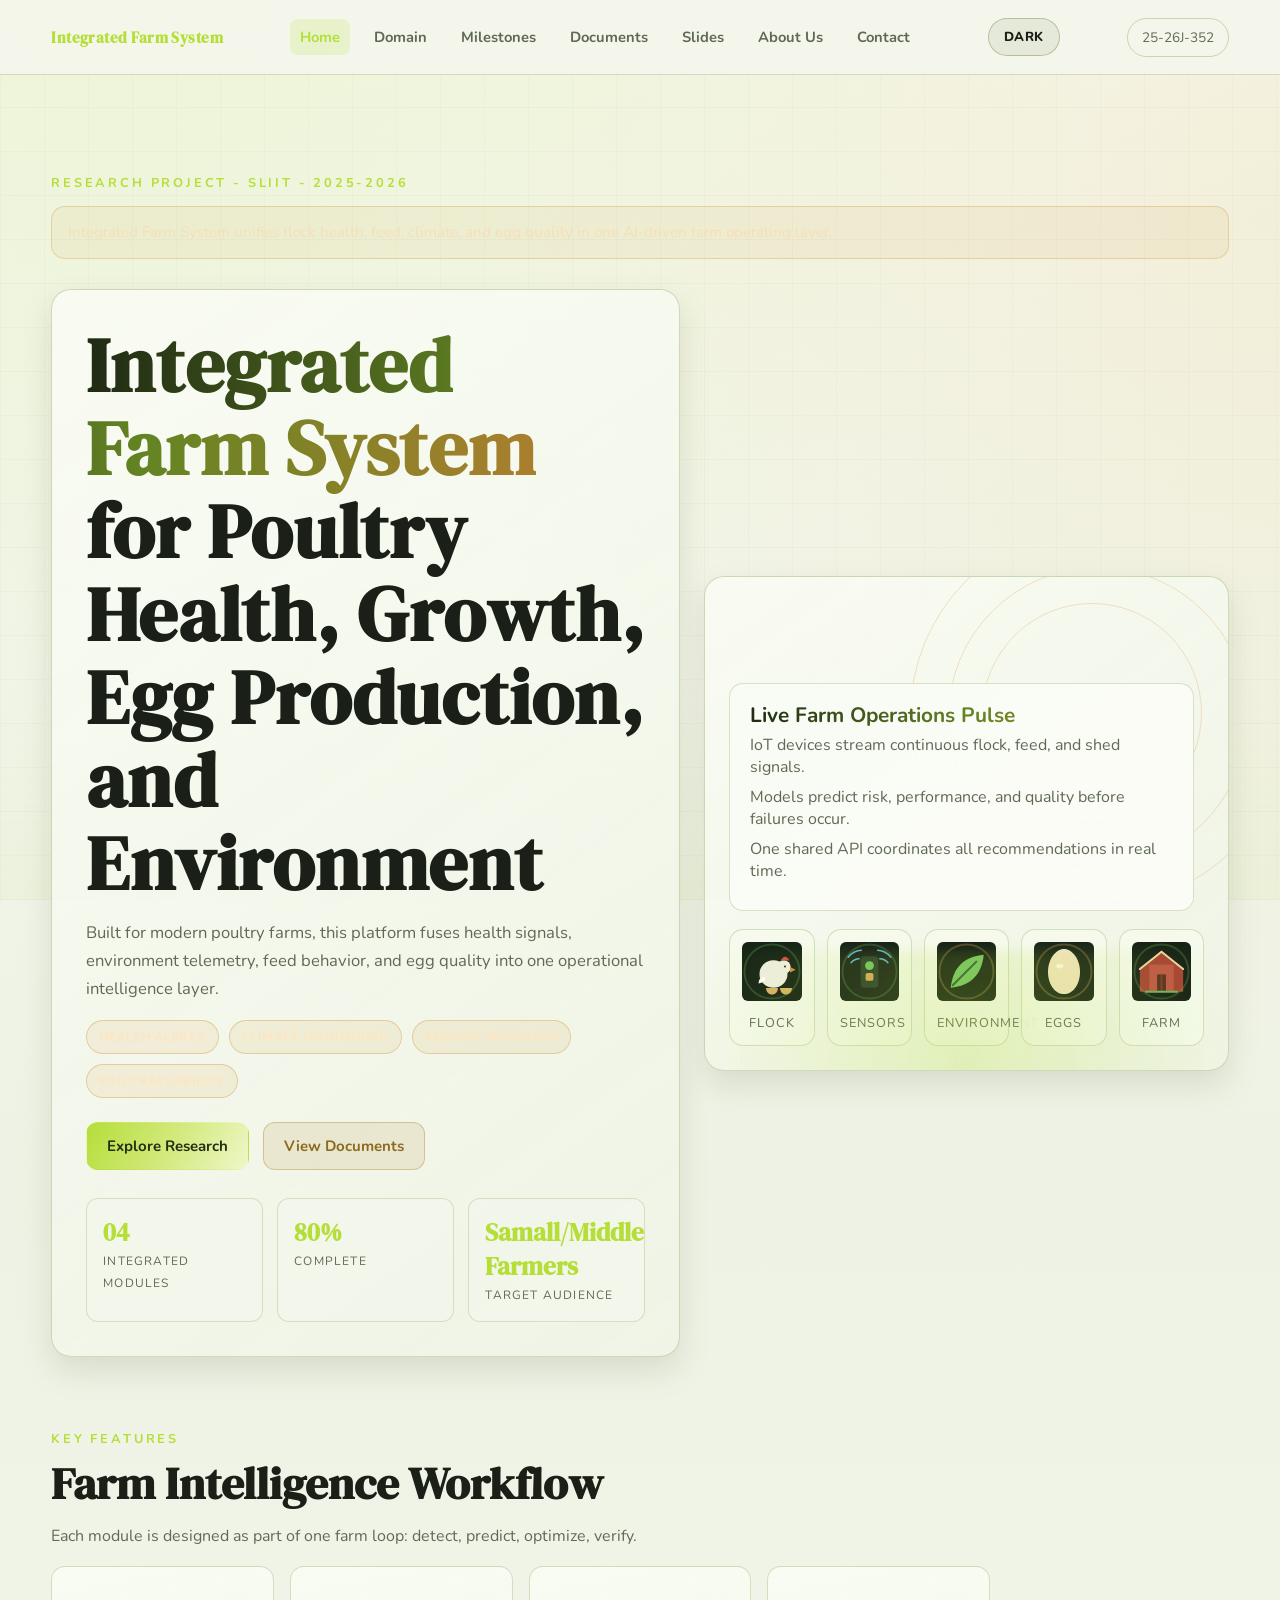
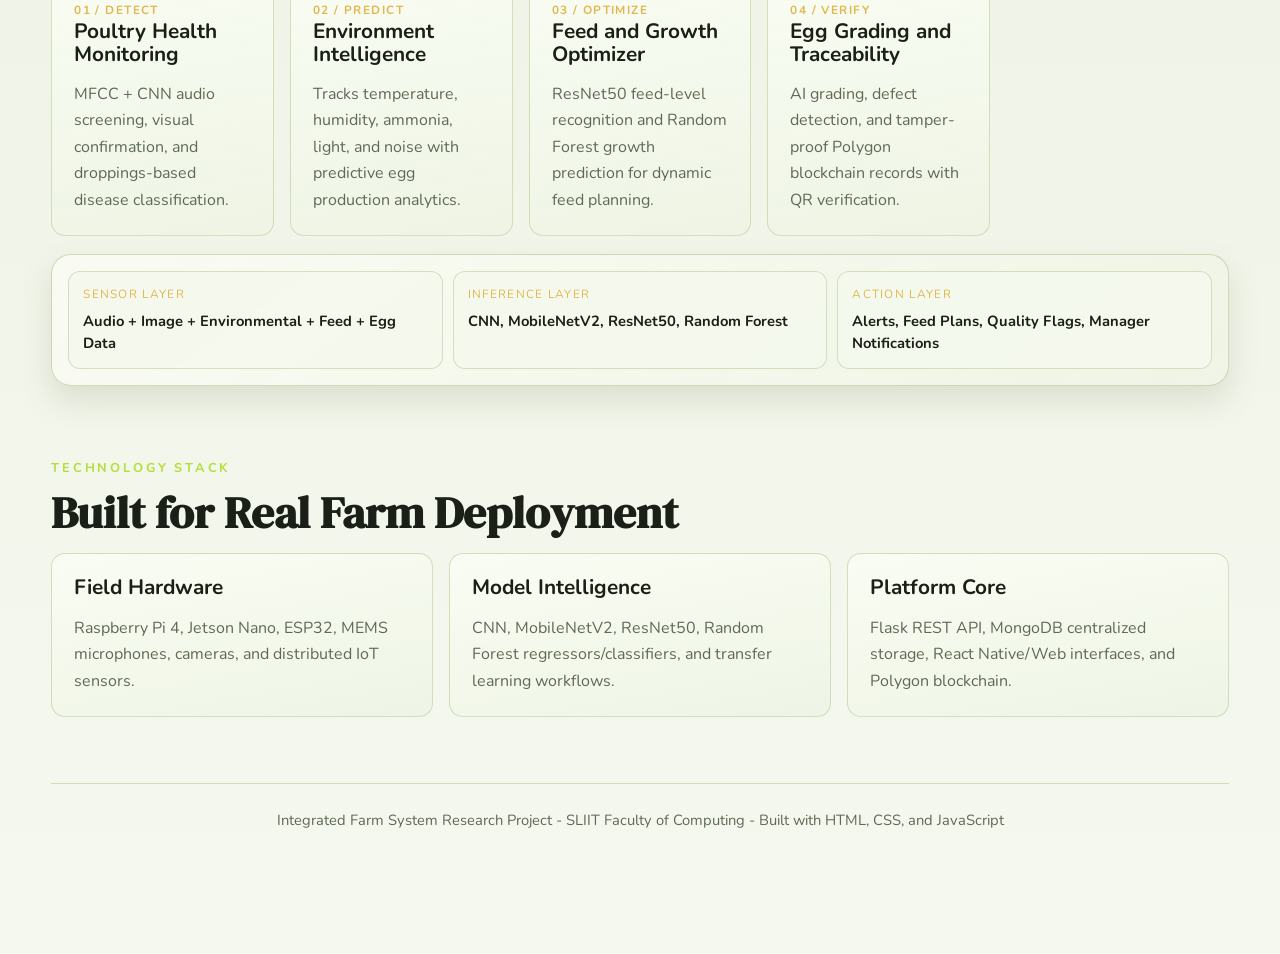
==== commit 697fee36: "new" ====
--- a/index.html
+++ b/index.html
@@ -34,7 +34,7 @@
                     <h1>
                         <span class="gradient-text">Integrated Farm System</span>
                         <br>
-                        Smart Decisions from Coop to Supply Chain
+                         for Poultry Health, Growth, Egg Production, and Environment
                     </h1>
                     <p class="subtext hero-lead">
                         Built for modern poultry farms, this platform fuses health signals, environment telemetry,
